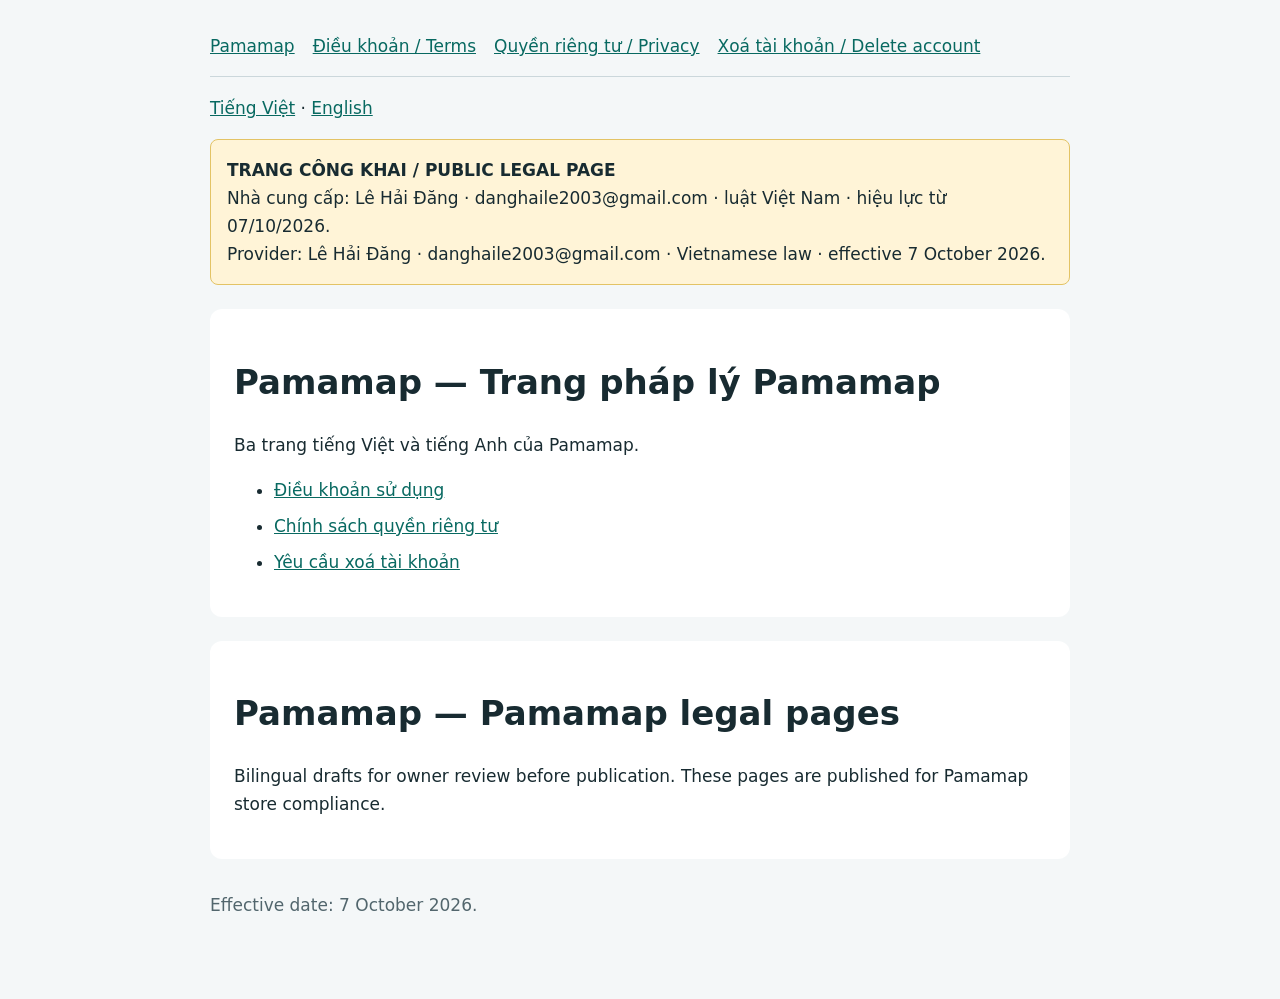
==== index.html @ 7c61d4e7 "publish Pamamap legal pages" ====
<!doctype html><html lang="vi"><head><meta charset="utf-8"><meta name="viewport" content="width=device-width,initial-scale=1"><meta name="robots" content="index,follow"><title>Pamamap — Pamamap legal pages — Pamamap</title><style>body{margin:0;background:#f4f7f8;color:#182b31;font:17px/1.65 system-ui,sans-serif}main{max-width:860px;margin:auto;padding:32px 24px 80px}nav{display:flex;flex-wrap:wrap;gap:18px;border-bottom:1px solid #cbd7db;padding-bottom:16px}a{color:#086961}h1{line-height:1.2;font-size:34px}h2{margin-top:32px;font-size:24px}h3{font-size:19px}aside{background:#fff4d7;border:1px solid #e3c365;padding:16px;border-radius:8px}section{background:white;padding:24px;margin-top:24px;border-radius:12px}li{margin:8px 0}.cta{display:inline-block;background:#086961;color:white;padding:12px 20px;border-radius:8px;text-decoration:none}footer{margin-top:32px;color:#52666d}table{width:100%;border-collapse:collapse}td,th{border:1px solid #cbd7db;padding:10px;text-align:left}</style></head><body><main><nav aria-label="Legal pages"><a href="index.html">Pamamap</a><a href="terms.html">Điều khoản / Terms</a><a href="privacy.html">Quyền riêng tư / Privacy</a><a href="delete-account.html">Xoá tài khoản / Delete account</a></nav><p><a href="#vi">Tiếng Việt</a> · <a href="#en">English</a></p><aside><strong>TRANG CÔNG KHAI / PUBLIC LEGAL PAGE</strong><br>Nhà cung cấp: Lê Hải Đăng · danghaile2003@gmail.com · luật Việt Nam · hiệu lực từ 07/10/2026.<br>Provider: Lê Hải Đăng · danghaile2003@gmail.com · Vietnamese law · effective 7 October 2026.</aside><section lang="vi" id="vi"><h1>Pamamap — Trang pháp lý Pamamap</h1><p>Ba trang tiếng Việt và tiếng Anh của Pamamap.</p><ul><li><a href="terms.html">Điều khoản sử dụng</a></li><li><a href="privacy.html">Chính sách quyền riêng tư</a></li><li><a href="delete-account.html">Yêu cầu xoá tài khoản</a></li></ul></section><section lang="en" id="en"><h1>Pamamap — Pamamap legal pages</h1><p>Bilingual drafts for owner review before publication. These pages are published for Pamamap store compliance.</p></section><footer>Effective date: 7 October 2026.</footer></main></body></html>
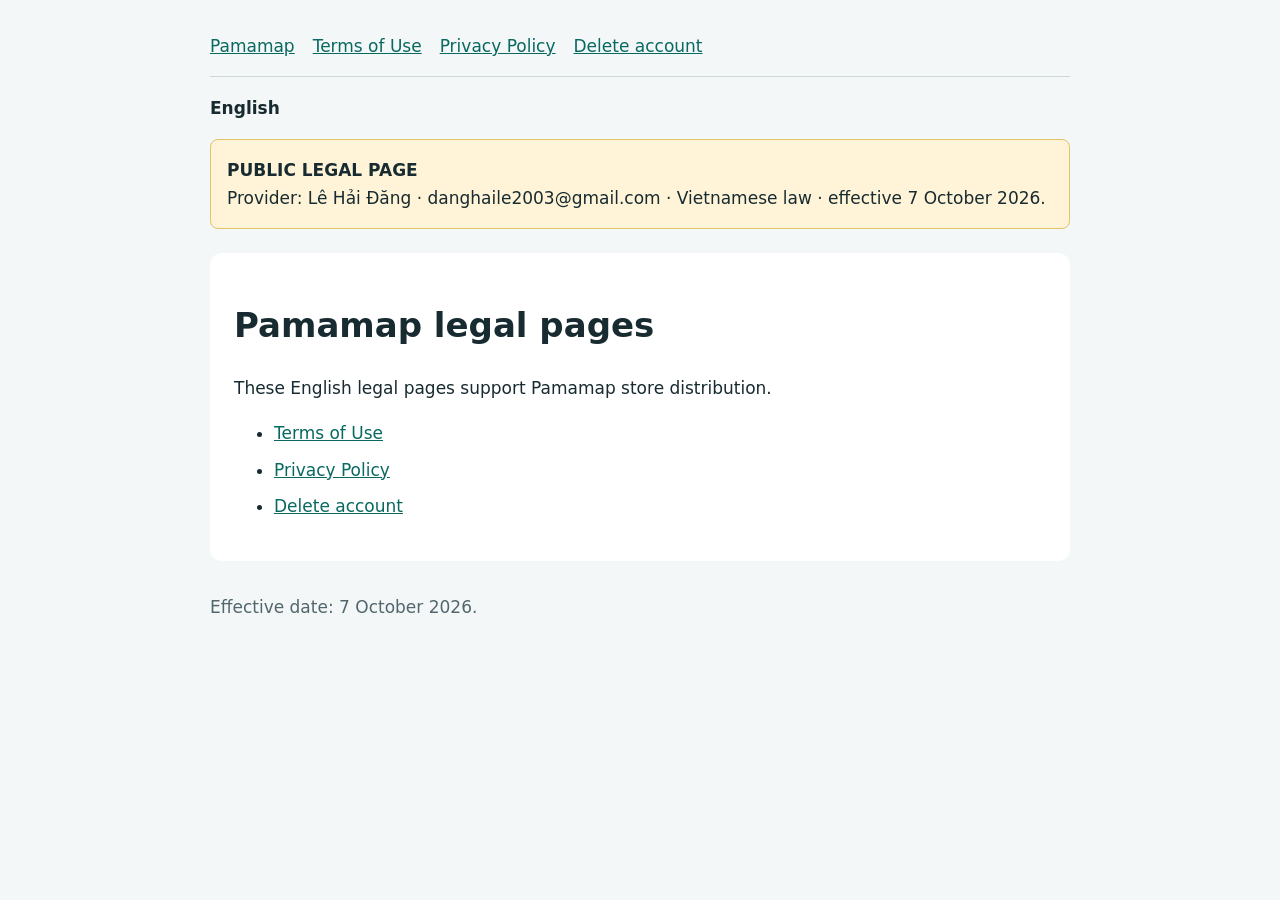
==== commit 3bfddd86: "Publish English legal pages" ====
--- a/index.html
+++ b/index.html
@@ -1 +1 @@
-<!doctype html><html lang="vi"><head><meta charset="utf-8"><meta name="viewport" content="width=device-width,initial-scale=1"><meta name="robots" content="index,follow"><title>Pamamap — Pamamap legal pages — Pamamap</title><style>body{margin:0;background:#f4f7f8;color:#182b31;font:17px/1.65 system-ui,sans-serif}main{max-width:860px;margin:auto;padding:32px 24px 80px}nav{display:flex;flex-wrap:wrap;gap:18px;border-bottom:1px solid #cbd7db;padding-bottom:16px}a{color:#086961}h1{line-height:1.2;font-size:34px}h2{margin-top:32px;font-size:24px}h3{font-size:19px}aside{background:#fff4d7;border:1px solid #e3c365;padding:16px;border-radius:8px}section{background:white;padding:24px;margin-top:24px;border-radius:12px}li{margin:8px 0}.cta{display:inline-block;background:#086961;color:white;padding:12px 20px;border-radius:8px;text-decoration:none}footer{margin-top:32px;color:#52666d}table{width:100%;border-collapse:collapse}td,th{border:1px solid #cbd7db;padding:10px;text-align:left}</style></head><body><main><nav aria-label="Legal pages"><a href="index.html">Pamamap</a><a href="terms.html">Điều khoản / Terms</a><a href="privacy.html">Quyền riêng tư / Privacy</a><a href="delete-account.html">Xoá tài khoản / Delete account</a></nav><p><a href="#vi">Tiếng Việt</a> · <a href="#en">English</a></p><aside><strong>TRANG CÔNG KHAI / PUBLIC LEGAL PAGE</strong><br>Nhà cung cấp: Lê Hải Đăng · danghaile2003@gmail.com · luật Việt Nam · hiệu lực từ 07/10/2026.<br>Provider: Lê Hải Đăng · danghaile2003@gmail.com · Vietnamese law · effective 7 October 2026.</aside><section lang="vi" id="vi"><h1>Pamamap — Trang pháp lý Pamamap</h1><p>Ba trang tiếng Việt và tiếng Anh của Pamamap.</p><ul><li><a href="terms.html">Điều khoản sử dụng</a></li><li><a href="privacy.html">Chính sách quyền riêng tư</a></li><li><a href="delete-account.html">Yêu cầu xoá tài khoản</a></li></ul></section><section lang="en" id="en"><h1>Pamamap — Pamamap legal pages</h1><p>Bilingual drafts for owner review before publication. These pages are published for Pamamap store compliance.</p></section><footer>Effective date: 7 October 2026.</footer></main></body></html>+<!doctype html><html lang="en"><head><meta charset="utf-8"><meta name="viewport" content="width=device-width,initial-scale=1"><meta name="robots" content="index,follow"><title>Pamamap — Legal pages</title><style>body{margin:0;background:#f4f7f8;color:#182b31;font:17px/1.65 system-ui,sans-serif}main{max-width:860px;margin:auto;padding:32px 24px 80px}nav{display:flex;flex-wrap:wrap;gap:18px;border-bottom:1px solid #cbd7db;padding-bottom:16px}a{color:#086961}h1{line-height:1.2;font-size:34px}h2{margin-top:32px;font-size:24px}h3{font-size:19px}aside{background:#fff4d7;border:1px solid #e3c365;padding:16px;border-radius:8px}section{background:white;padding:24px;margin-top:24px;border-radius:12px}li{margin:8px 0}.cta{display:inline-block;background:#086961;color:white;padding:12px 20px;border-radius:8px;text-decoration:none}footer{margin-top:32px;color:#52666d}table{width:100%;border-collapse:collapse}td,th{border:1px solid #cbd7db;padding:10px;text-align:left}</style></head><body><main><nav aria-label="Legal pages"><a href="index.html">Pamamap</a><a href="terms.html">Terms of Use</a><a href="privacy.html">Privacy Policy</a><a href="delete-account.html">Delete account</a></nav><p><strong>English</strong></p><aside><strong>PUBLIC LEGAL PAGE</strong><br>Provider: Lê Hải Đăng · danghaile2003@gmail.com · Vietnamese law · effective 7 October 2026.</aside><section><h1>Pamamap legal pages</h1><p>These English legal pages support Pamamap store distribution.</p><ul><li><a href="terms.html">Terms of Use</a></li><li><a href="privacy.html">Privacy Policy</a></li><li><a href="delete-account.html">Delete account</a></li></ul></section><footer>Effective date: 7 October 2026.</footer></main></body></html>
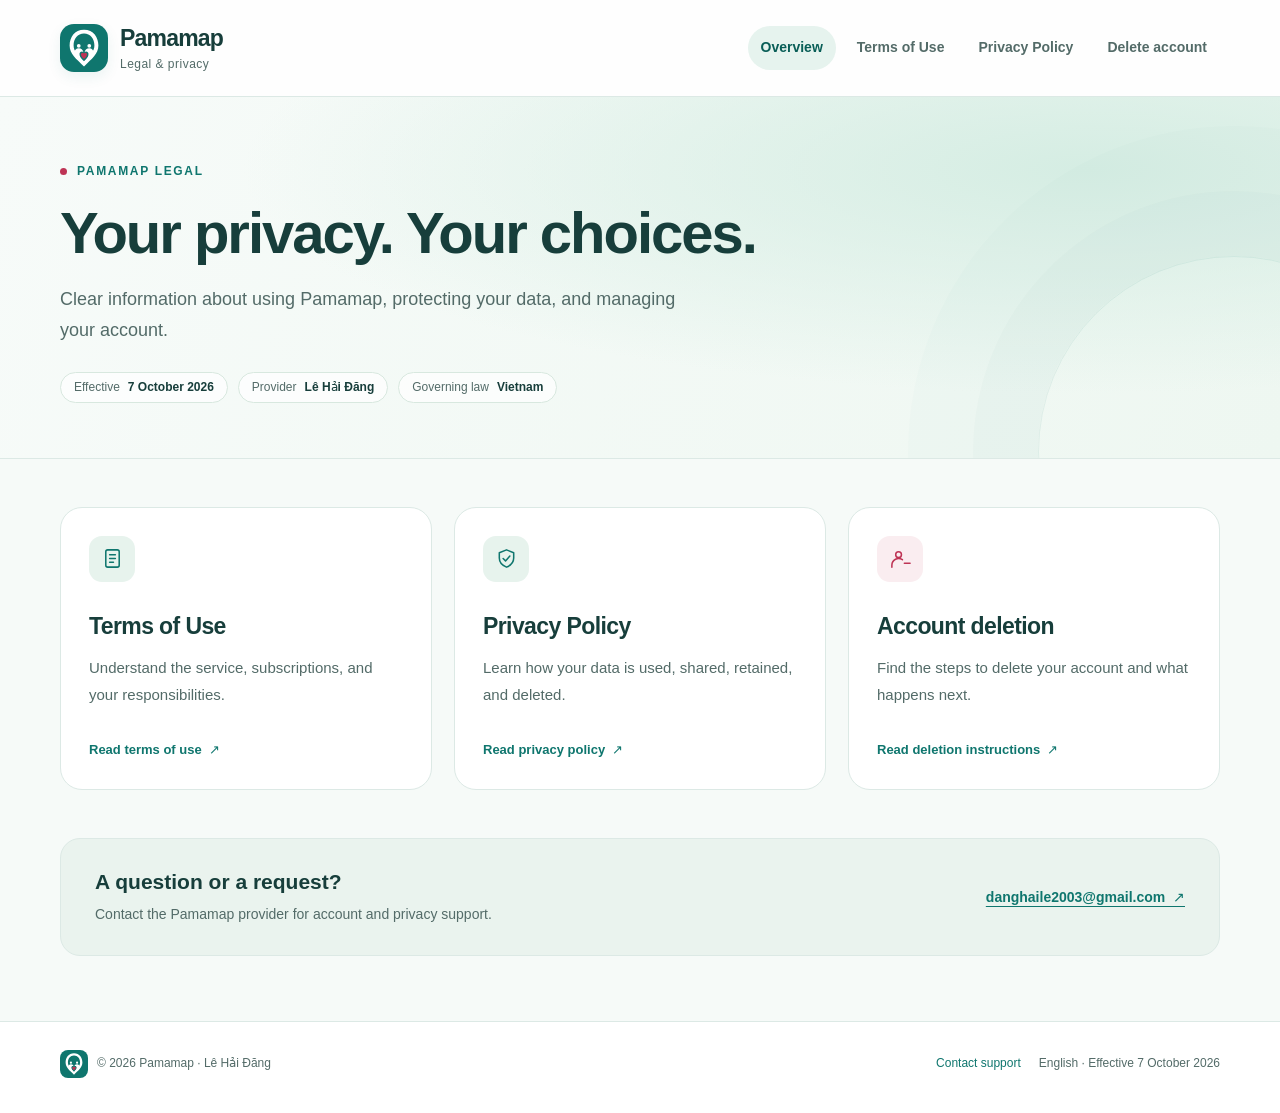
==== commit 644db911: "Add Pamamap branding and responsive legal layout" ====
--- a/index.html
+++ b/index.html
@@ -1 +1,2 @@
-<!doctype html><html lang="en"><head><meta charset="utf-8"><meta name="viewport" content="width=device-width,initial-scale=1"><meta name="robots" content="index,follow"><title>Pamamap — Legal pages</title><style>body{margin:0;background:#f4f7f8;color:#182b31;font:17px/1.65 system-ui,sans-serif}main{max-width:860px;margin:auto;padding:32px 24px 80px}nav{display:flex;flex-wrap:wrap;gap:18px;border-bottom:1px solid #cbd7db;padding-bottom:16px}a{color:#086961}h1{line-height:1.2;font-size:34px}h2{margin-top:32px;font-size:24px}h3{font-size:19px}aside{background:#fff4d7;border:1px solid #e3c365;padding:16px;border-radius:8px}section{background:white;padding:24px;margin-top:24px;border-radius:12px}li{margin:8px 0}.cta{display:inline-block;background:#086961;color:white;padding:12px 20px;border-radius:8px;text-decoration:none}footer{margin-top:32px;color:#52666d}table{width:100%;border-collapse:collapse}td,th{border:1px solid #cbd7db;padding:10px;text-align:left}</style></head><body><main><nav aria-label="Legal pages"><a href="index.html">Pamamap</a><a href="terms.html">Terms of Use</a><a href="privacy.html">Privacy Policy</a><a href="delete-account.html">Delete account</a></nav><p><strong>English</strong></p><aside><strong>PUBLIC LEGAL PAGE</strong><br>Provider: Lê Hải Đăng · danghaile2003@gmail.com · Vietnamese law · effective 7 October 2026.</aside><section><h1>Pamamap legal pages</h1><p>These English legal pages support Pamamap store distribution.</p><ul><li><a href="terms.html">Terms of Use</a></li><li><a href="privacy.html">Privacy Policy</a></li><li><a href="delete-account.html">Delete account</a></li></ul></section><footer>Effective date: 7 October 2026.</footer></main></body></html>+<!doctype html>
+<html lang="en"><head><meta charset="utf-8"><meta name="viewport" content="width=device-width,initial-scale=1"><meta name="robots" content="index,follow"><meta name="description" content="Clear information about using Pamamap, protecting your data, and managing your account."><title>Legal & privacy — Pamamap</title><link rel="icon" href="assets/pamamap-logo.svg" type="image/svg+xml"><link rel="stylesheet" href="assets/styles.css"></head><body><a class="skip" href="#main-content">Skip to content</a><header class="site-header"><div class="shell header-inner"><a class="brand" href="index.html"><img class="logo" src="assets/pamamap-logo.svg" alt="Pamamap logo" width="48" height="48"><div><strong>Pamamap</strong><span>Legal &amp; privacy</span></div></a><nav class="nav" aria-label="Legal pages"><a href="index.html" aria-current="page">Overview</a><a href="terms.html">Terms of Use</a><a href="privacy.html">Privacy Policy</a><a href="delete-account.html">Delete account</a></nav></div></header><div class="hero"><div class="shell hero-inner"><div class="eyebrow">Pamamap legal</div><h1>Your privacy. Your choices.</h1><p class="intro">Clear information about using Pamamap, protecting your data, and managing your account.</p><div class="meta"><span class="pill">Effective <strong>7 October 2026</strong></span><span class="pill">Provider <strong>Lê Hải Đăng</strong></span><span class="pill">Governing law <strong>Vietnam</strong></span></div></div></div><main class="shell" id="main-content"><div class="cards"><a class="card" href="terms.html"><span class="card-icon" aria-hidden="true"><svg viewBox="0 0 24 24" fill="none" stroke="currentColor" stroke-width="1.6" stroke-linecap="round" stroke-linejoin="round"><rect x="5" y="3" width="14" height="18" rx="2"/><path d="M9 8h6M9 12h6M9 16h4"/></svg></span><h2>Terms of Use</h2><p>Understand the service, subscriptions, and your responsibilities.</p><span class="card-link">Read terms of use &nbsp;↗</span></a><a class="card" href="privacy.html"><span class="card-icon" aria-hidden="true"><svg viewBox="0 0 24 24" fill="none" stroke="currentColor" stroke-width="1.6" stroke-linecap="round" stroke-linejoin="round"><path d="M12 3 4.5 6v5.5c0 4.3 3.2 7.8 7.5 9.5 4.3-1.7 7.5-5.2 7.5-9.5V6L12 3Z"/><path d="m8.5 12 2.5 2.5 4.5-5"/></svg></span><h2>Privacy Policy</h2><p>Learn how your data is used, shared, retained, and deleted.</p><span class="card-link">Read privacy policy &nbsp;↗</span></a><a class="card" href="delete-account.html"><span class="card-icon" aria-hidden="true"><svg viewBox="0 0 24 24" fill="none" stroke="currentColor" stroke-width="1.6" stroke-linecap="round" stroke-linejoin="round"><circle cx="10" cy="8" r="3"/><path d="M3 21v-2a7 7 0 0 1 11-5.7M16 17h6"/></svg></span><h2>Account deletion</h2><p>Find the steps to delete your account and what happens next.</p><span class="card-link">Read deletion instructions &nbsp;↗</span></a></div><div class="contact-bar"><div><h2>A question or a request?</h2><p>Contact the Pamamap provider for account and privacy support.</p></div><a href="mailto:danghaile2003@gmail.com">danghaile2003@gmail.com &nbsp;↗</a></div></main><footer class="site-footer"><div class="shell footer-inner"><div class="footer-brand"><img src="assets/pamamap-logo.svg" alt="" width="28" height="28"><span>© 2026 Pamamap · Lê Hải Đăng</span></div><div class="footer-links"><a href="mailto:danghaile2003@gmail.com">Contact support</a><span>English · Effective 7 October 2026</span></div></div></footer></body></html>
--- a/assets/styles.css
+++ b/assets/styles.css
@@ -0,0 +1,10 @@
+
+:root{--ink:#173e3b;--muted:#536b68;--teal:#0f766e;--teal-deep:#095e57;--line:#dce9e5;--paper:#fff;--wash:#f6faf8;--rose:#be3455;font-family:Inter,ui-sans-serif,-apple-system,BlinkMacSystemFont,"Segoe UI",sans-serif;color:var(--ink);background:var(--wash);font-synthesis:none}
+*{box-sizing:border-box}html{scroll-behavior:smooth;scroll-padding-top:32px}body{margin:0;font-size:16px;line-height:1.8}a{color:var(--teal);text-underline-offset:4px}a:hover{color:var(--teal-deep)}a:focus-visible{outline:3px solid var(--rose);outline-offset:5px;border-radius:3px}.skip{position:absolute;left:20px;top:-80px;background:#fff;padding:8px 20px;z-index:5}.skip:focus{top:10px}
+.shell{width:min(1160px,calc(100% - 64px));margin-inline:auto}.site-header{background:rgba(255,255,255,.9);border-bottom:1px solid var(--line)}.header-inner{min-height:96px;display:flex;align-items:center;justify-content:space-between;gap:30px}.brand{display:flex;align-items:center;gap:12px;color:var(--ink);text-decoration:none;line-height:1.2}.logo{width:48px;height:48px;border-radius:14px;box-shadow:0 5px 14px #0f766e15}.brand strong{display:block;font-size:23px;letter-spacing:-.8px}.brand span{display:block;font-size:12px;color:var(--muted);letter-spacing:.04em;margin-top:4px}.nav{display:flex;gap:8px;align-items:center}.nav a{padding:9px 13px;font-size:14px;font-weight:600;text-decoration:none;color:var(--muted);border-radius:999px}.nav a[aria-current=page]{background:#e6f3ee;color:var(--teal-deep)}.nav a:hover{background:#edf5f1}
+.hero{position:relative;overflow:hidden;border-bottom:1px solid var(--line);background:radial-gradient(ellipse at 85% 20%,#d5ede3 0,transparent 55%),linear-gradient(110deg,#f7fbf9,#eef7f1)}.hero:after{content:"";position:absolute;width:390px;height:390px;border:1px solid #0f766e15;border-radius:50%;right:-150px;bottom:-190px;box-shadow:0 0 0 65px #0f766e05,0 0 0 130px #0f766e04;pointer-events:none}.hero-inner{position:relative;z-index:1;padding-block:64px 55px}.eyebrow{display:flex;align-items:center;gap:10px;font-size:12px;font-weight:750;letter-spacing:.14em;text-transform:uppercase;color:var(--teal)}.eyebrow:before{content:"";height:7px;width:7px;background:var(--rose);border-radius:50%}h1{font-size:clamp(34px,5vw,58px);line-height:1.12;letter-spacing:-2px;margin:18px 0;color:var(--ink);font-weight:700}.intro{max-width:620px;color:var(--muted);font-size:18px;line-height:1.75;margin:0 0 25px}.meta{display:flex;gap:10px;flex-wrap:wrap}.pill{display:inline-flex;align-items:center;gap:8px;background:#ffffffba;border:1px solid #d8e8df;padding:5px 13px;border-radius:999px;color:var(--muted);font-size:12px;line-height:1.6}.pill strong{font-weight:600;color:var(--ink)}
+.content-grid{display:grid;grid-template-columns:235px minmax(0,1fr);gap:55px;padding-block:52px 72px}.sidebar{align-self:start;position:sticky;top:30px}.sidebar-label{font-size:11px;letter-spacing:.12em;text-transform:uppercase;color:var(--muted);font-weight:750;margin:0 0 16px}.toc{display:grid;gap:4px}.toc a{padding:6px 0;text-decoration:none;font-size:14px;line-height:1.5;color:var(--muted)}.toc a:hover{color:var(--teal)}.support-card{margin-top:26px;padding:18px;background:#eaf4ef;border-radius:14px;font-size:13px;line-height:1.7}.support-card strong{display:block;color:var(--ink);font-size:14px}.support-card p{margin:8px 0}.support-card a{overflow-wrap:anywhere}.document{min-width:0;background:#fff;border:1px solid var(--line);border-radius:24px;padding:40px 44px;box-shadow:0 8px 30px #133b2c04}.document>p:first-child{margin-top:0}.document p{margin:0 0 20px;color:#3f5753}.document h2{font-size:23px;line-height:1.35;letter-spacing:-.5px;margin:35px 0 16px;padding-top:25px;border-top:1px solid var(--line);color:var(--ink)}.document h2:first-child{margin-top:0;padding-top:0;border:0}.document li{margin-bottom:12px;color:#3f5753}.document ul,.document ol{padding-left:24px;margin:0 0 25px}.document strong{color:var(--ink)}.cta{display:inline-flex;align-items:center;justify-content:center;gap:10px;background:var(--teal);color:white;text-decoration:none;padding:11px 21px;border-radius:10px;font-size:14px;font-weight:650;margin:0 0 24px}.cta:hover{background:var(--teal-deep);color:#fff}.cta:after{content:"↗";font-size:18px}.notice{border-left:3px solid var(--rose);padding:12px 20px;background:#fcf7f8;border-radius:0 10px 10px 0;margin:22px 0}.notice p{margin:0;font-size:14px}
+.cards{display:grid;grid-template-columns:repeat(3,1fr);gap:22px;padding-block:48px}.card{display:flex;flex-direction:column;text-decoration:none;border:1px solid var(--line);border-radius:22px;background:#fff;padding:28px;color:var(--ink);transition:transform .18s,box-shadow .18s}.card:hover{transform:translateY(-4px);box-shadow:0 14px 35px #0f766e10;color:var(--ink)}.card-icon{width:46px;height:46px;display:grid;place-items:center;border-radius:13px;background:#e7f3ed;color:var(--teal);margin-bottom:28px}.card-icon svg{width:23px;height:23px}.card:nth-child(3) .card-icon{background:#faedf0;color:var(--rose)}.card h2{font-size:23px;line-height:1.4;letter-spacing:-.6px;margin:0 0 12px}.card p{font-size:15px;line-height:1.8;color:var(--muted);margin:0 0 30px}.card .card-link{font-size:13px;font-weight:700;color:var(--teal);margin-top:auto}.contact-bar{display:flex;align-items:center;justify-content:space-between;gap:25px;background:#eaf3ee;border:1px solid var(--line);border-radius:20px;padding:28px 34px;margin:0 0 65px}.contact-bar h2{font-size:21px;margin:0 0 5px;line-height:1.4}.contact-bar p{font-size:14px;color:var(--muted);margin:0}.contact-bar a{font-size:14px;font-weight:650;overflow-wrap:anywhere}.site-footer{border-top:1px solid var(--line);padding:28px 0 35px;background:#fff}.footer-inner{display:flex;align-items:center;justify-content:space-between;gap:20px;font-size:12px;color:var(--muted)}.footer-brand{display:flex;align-items:center;gap:9px}.footer-brand img{width:28px;height:28px;border-radius:8px}.footer-links{display:flex;gap:18px}.footer-links a{text-decoration:none}
+@media(max-width:900px){.content-grid{grid-template-columns:190px minmax(0,1fr);gap:30px}.document{padding:30px}.cards{gap:15px}.card{padding:24px}.header-inner{gap:15px}.nav a{padding:8px 10px;font-size:13px}}
+@media(max-width:680px){.shell{width:calc(100% - 36px)}.header-inner{padding-block:18px;align-items:flex-start;flex-direction:column;gap:16px}.brand strong{font-size:21px}.logo{width:42px;height:42px;border-radius:12px}.nav{width:100%;justify-content:space-between;gap:2px;flex-wrap:wrap}.nav a{padding:7px 9px;font-size:12px}.hero-inner{padding-block:42px 38px}h1{letter-spacing:-1.4px;font-size:39px}.intro{font-size:16px}.pill{font-size:11px;padding:5px 10px}.content-grid{display:flex;flex-direction:column;gap:25px;padding-block:30px 45px}.sidebar{position:static;width:100%;padding:18px;border:1px solid var(--line);border-radius:16px;background:#fff}.sidebar-label{margin-bottom:10px}.toc{grid-template-columns:1fr 1fr;gap:5px 16px}.toc a{font-size:12px;padding:4px 0}.support-card{display:none}.document{padding:25px 22px;border-radius:18px;font-size:15px}.document h2{font-size:21px;letter-spacing:-.3px}.document a{overflow-wrap:anywhere}.cards{grid-template-columns:1fr;padding-block:30px;gap:16px}.card{padding:25px}.card-icon{margin-bottom:20px}.card p{margin-bottom:20px}.contact-bar{display:block;padding:24px;margin-bottom:40px}.contact-bar a{display:block;margin-top:15px}.footer-inner{align-items:flex-start;flex-direction:column}.footer-links{gap:14px;flex-wrap:wrap}}
+@media(prefers-reduced-motion:reduce){html{scroll-behavior:auto}.card{transition:none}.card:hover{transform:none}}@media print{.site-header,.sidebar,.site-footer,.skip{display:none}.hero{background:none}.hero-inner{padding-block:20px}.content-grid{display:block}.document{border:0;padding:0;box-shadow:none}.shell{width:100%}}
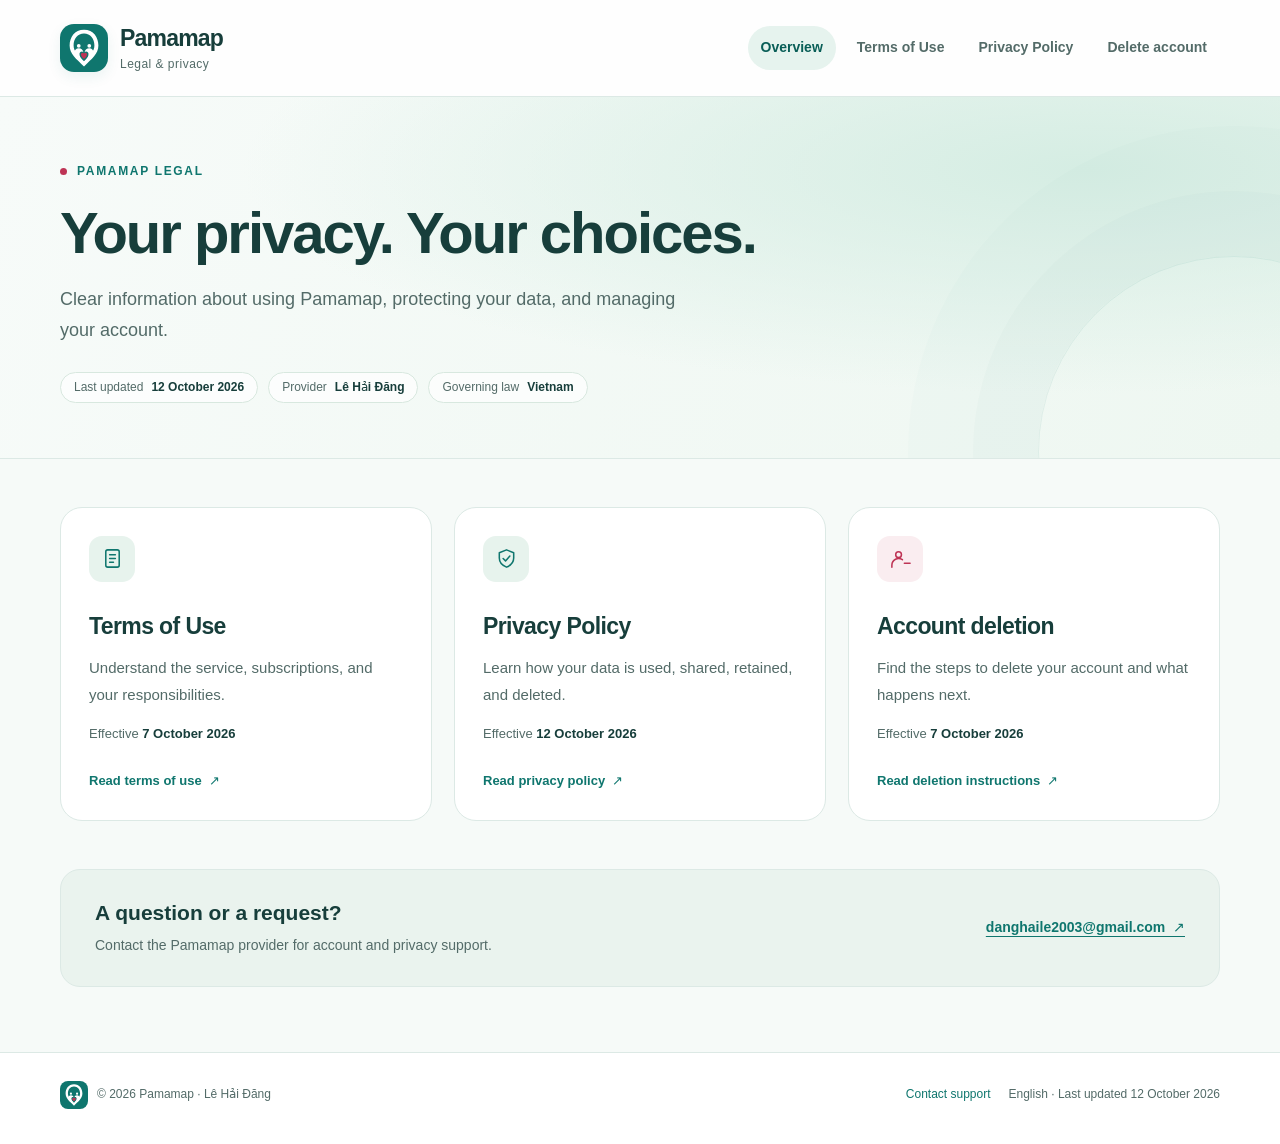
==== commit d938eb1c: "Show each document's effective date on the overview page" ====
--- a/index.html
+++ b/index.html
@@ -1,2 +1,2 @@
 <!doctype html>
-<html lang="en"><head><meta charset="utf-8"><meta name="viewport" content="width=device-width,initial-scale=1"><meta name="robots" content="index,follow"><meta name="description" content="Clear information about using Pamamap, protecting your data, and managing your account."><title>Legal & privacy — Pamamap</title><link rel="icon" href="assets/pamamap-logo.svg" type="image/svg+xml"><link rel="stylesheet" href="assets/styles.css"></head><body><a class="skip" href="#main-content">Skip to content</a><header class="site-header"><div class="shell header-inner"><a class="brand" href="index.html"><img class="logo" src="assets/pamamap-logo.svg" alt="Pamamap logo" width="48" height="48"><div><strong>Pamamap</strong><span>Legal &amp; privacy</span></div></a><nav class="nav" aria-label="Legal pages"><a href="index.html" aria-current="page">Overview</a><a href="terms.html">Terms of Use</a><a href="privacy.html">Privacy Policy</a><a href="delete-account.html">Delete account</a></nav></div></header><div class="hero"><div class="shell hero-inner"><div class="eyebrow">Pamamap legal</div><h1>Your privacy. Your choices.</h1><p class="intro">Clear information about using Pamamap, protecting your data, and managing your account.</p><div class="meta"><span class="pill">Effective <strong>7 October 2026</strong></span><span class="pill">Provider <strong>Lê Hải Đăng</strong></span><span class="pill">Governing law <strong>Vietnam</strong></span></div></div></div><main class="shell" id="main-content"><div class="cards"><a class="card" href="terms.html"><span class="card-icon" aria-hidden="true"><svg viewBox="0 0 24 24" fill="none" stroke="currentColor" stroke-width="1.6" stroke-linecap="round" stroke-linejoin="round"><rect x="5" y="3" width="14" height="18" rx="2"/><path d="M9 8h6M9 12h6M9 16h4"/></svg></span><h2>Terms of Use</h2><p>Understand the service, subscriptions, and your responsibilities.</p><span class="card-link">Read terms of use &nbsp;↗</span></a><a class="card" href="privacy.html"><span class="card-icon" aria-hidden="true"><svg viewBox="0 0 24 24" fill="none" stroke="currentColor" stroke-width="1.6" stroke-linecap="round" stroke-linejoin="round"><path d="M12 3 4.5 6v5.5c0 4.3 3.2 7.8 7.5 9.5 4.3-1.7 7.5-5.2 7.5-9.5V6L12 3Z"/><path d="m8.5 12 2.5 2.5 4.5-5"/></svg></span><h2>Privacy Policy</h2><p>Learn how your data is used, shared, retained, and deleted.</p><span class="card-link">Read privacy policy &nbsp;↗</span></a><a class="card" href="delete-account.html"><span class="card-icon" aria-hidden="true"><svg viewBox="0 0 24 24" fill="none" stroke="currentColor" stroke-width="1.6" stroke-linecap="round" stroke-linejoin="round"><circle cx="10" cy="8" r="3"/><path d="M3 21v-2a7 7 0 0 1 11-5.7M16 17h6"/></svg></span><h2>Account deletion</h2><p>Find the steps to delete your account and what happens next.</p><span class="card-link">Read deletion instructions &nbsp;↗</span></a></div><div class="contact-bar"><div><h2>A question or a request?</h2><p>Contact the Pamamap provider for account and privacy support.</p></div><a href="mailto:danghaile2003@gmail.com">danghaile2003@gmail.com &nbsp;↗</a></div></main><footer class="site-footer"><div class="shell footer-inner"><div class="footer-brand"><img src="assets/pamamap-logo.svg" alt="" width="28" height="28"><span>© 2026 Pamamap · Lê Hải Đăng</span></div><div class="footer-links"><a href="mailto:danghaile2003@gmail.com">Contact support</a><span>English · Effective 7 October 2026</span></div></div></footer></body></html>
+<html lang="en"><head><meta charset="utf-8"><meta name="viewport" content="width=device-width,initial-scale=1"><meta name="robots" content="index,follow"><meta name="description" content="Clear information about using Pamamap, protecting your data, and managing your account."><title>Legal & privacy — Pamamap</title><link rel="icon" href="assets/pamamap-logo.svg" type="image/svg+xml"><link rel="stylesheet" href="assets/styles.css"></head><body><a class="skip" href="#main-content">Skip to content</a><header class="site-header"><div class="shell header-inner"><a class="brand" href="index.html"><img class="logo" src="assets/pamamap-logo.svg" alt="Pamamap logo" width="48" height="48"><div><strong>Pamamap</strong><span>Legal &amp; privacy</span></div></a><nav class="nav" aria-label="Legal pages"><a href="index.html" aria-current="page">Overview</a><a href="terms.html">Terms of Use</a><a href="privacy.html">Privacy Policy</a><a href="delete-account.html">Delete account</a></nav></div></header><div class="hero"><div class="shell hero-inner"><div class="eyebrow">Pamamap legal</div><h1>Your privacy. Your choices.</h1><p class="intro">Clear information about using Pamamap, protecting your data, and managing your account.</p><div class="meta"><span class="pill">Last updated <strong>12 October 2026</strong></span><span class="pill">Provider <strong>Lê Hải Đăng</strong></span><span class="pill">Governing law <strong>Vietnam</strong></span></div></div></div><main class="shell" id="main-content"><div class="cards"><a class="card" href="terms.html"><span class="card-icon" aria-hidden="true"><svg viewBox="0 0 24 24" fill="none" stroke="currentColor" stroke-width="1.6" stroke-linecap="round" stroke-linejoin="round"><rect x="5" y="3" width="14" height="18" rx="2"/><path d="M9 8h6M9 12h6M9 16h4"/></svg></span><h2>Terms of Use</h2><p>Understand the service, subscriptions, and your responsibilities.</p><span class="card-date">Effective <strong>7 October 2026</strong></span><span class="card-link">Read terms of use &nbsp;↗</span></a><a class="card" href="privacy.html"><span class="card-icon" aria-hidden="true"><svg viewBox="0 0 24 24" fill="none" stroke="currentColor" stroke-width="1.6" stroke-linecap="round" stroke-linejoin="round"><path d="M12 3 4.5 6v5.5c0 4.3 3.2 7.8 7.5 9.5 4.3-1.7 7.5-5.2 7.5-9.5V6L12 3Z"/><path d="m8.5 12 2.5 2.5 4.5-5"/></svg></span><h2>Privacy Policy</h2><p>Learn how your data is used, shared, retained, and deleted.</p><span class="card-date">Effective <strong>12 October 2026</strong></span><span class="card-link">Read privacy policy &nbsp;↗</span></a><a class="card" href="delete-account.html"><span class="card-icon" aria-hidden="true"><svg viewBox="0 0 24 24" fill="none" stroke="currentColor" stroke-width="1.6" stroke-linecap="round" stroke-linejoin="round"><circle cx="10" cy="8" r="3"/><path d="M3 21v-2a7 7 0 0 1 11-5.7M16 17h6"/></svg></span><h2>Account deletion</h2><p>Find the steps to delete your account and what happens next.</p><span class="card-date">Effective <strong>7 October 2026</strong></span><span class="card-link">Read deletion instructions &nbsp;↗</span></a></div><div class="contact-bar"><div><h2>A question or a request?</h2><p>Contact the Pamamap provider for account and privacy support.</p></div><a href="mailto:danghaile2003@gmail.com">danghaile2003@gmail.com &nbsp;↗</a></div></main><footer class="site-footer"><div class="shell footer-inner"><div class="footer-brand"><img src="assets/pamamap-logo.svg" alt="" width="28" height="28"><span>© 2026 Pamamap · Lê Hải Đăng</span></div><div class="footer-links"><a href="mailto:danghaile2003@gmail.com">Contact support</a><span>English · Last updated 12 October 2026</span></div></div></footer></body></html>
--- a/assets/styles.css
+++ b/assets/styles.css
@@ -4,7 +4,9 @@
 .shell{width:min(1160px,calc(100% - 64px));margin-inline:auto}.site-header{background:rgba(255,255,255,.9);border-bottom:1px solid var(--line)}.header-inner{min-height:96px;display:flex;align-items:center;justify-content:space-between;gap:30px}.brand{display:flex;align-items:center;gap:12px;color:var(--ink);text-decoration:none;line-height:1.2}.logo{width:48px;height:48px;border-radius:14px;box-shadow:0 5px 14px #0f766e15}.brand strong{display:block;font-size:23px;letter-spacing:-.8px}.brand span{display:block;font-size:12px;color:var(--muted);letter-spacing:.04em;margin-top:4px}.nav{display:flex;gap:8px;align-items:center}.nav a{padding:9px 13px;font-size:14px;font-weight:600;text-decoration:none;color:var(--muted);border-radius:999px}.nav a[aria-current=page]{background:#e6f3ee;color:var(--teal-deep)}.nav a:hover{background:#edf5f1}
 .hero{position:relative;overflow:hidden;border-bottom:1px solid var(--line);background:radial-gradient(ellipse at 85% 20%,#d5ede3 0,transparent 55%),linear-gradient(110deg,#f7fbf9,#eef7f1)}.hero:after{content:"";position:absolute;width:390px;height:390px;border:1px solid #0f766e15;border-radius:50%;right:-150px;bottom:-190px;box-shadow:0 0 0 65px #0f766e05,0 0 0 130px #0f766e04;pointer-events:none}.hero-inner{position:relative;z-index:1;padding-block:64px 55px}.eyebrow{display:flex;align-items:center;gap:10px;font-size:12px;font-weight:750;letter-spacing:.14em;text-transform:uppercase;color:var(--teal)}.eyebrow:before{content:"";height:7px;width:7px;background:var(--rose);border-radius:50%}h1{font-size:clamp(34px,5vw,58px);line-height:1.12;letter-spacing:-2px;margin:18px 0;color:var(--ink);font-weight:700}.intro{max-width:620px;color:var(--muted);font-size:18px;line-height:1.75;margin:0 0 25px}.meta{display:flex;gap:10px;flex-wrap:wrap}.pill{display:inline-flex;align-items:center;gap:8px;background:#ffffffba;border:1px solid #d8e8df;padding:5px 13px;border-radius:999px;color:var(--muted);font-size:12px;line-height:1.6}.pill strong{font-weight:600;color:var(--ink)}
 .content-grid{display:grid;grid-template-columns:235px minmax(0,1fr);gap:55px;padding-block:52px 72px}.sidebar{align-self:start;position:sticky;top:30px}.sidebar-label{font-size:11px;letter-spacing:.12em;text-transform:uppercase;color:var(--muted);font-weight:750;margin:0 0 16px}.toc{display:grid;gap:4px}.toc a{padding:6px 0;text-decoration:none;font-size:14px;line-height:1.5;color:var(--muted)}.toc a:hover{color:var(--teal)}.support-card{margin-top:26px;padding:18px;background:#eaf4ef;border-radius:14px;font-size:13px;line-height:1.7}.support-card strong{display:block;color:var(--ink);font-size:14px}.support-card p{margin:8px 0}.support-card a{overflow-wrap:anywhere}.document{min-width:0;background:#fff;border:1px solid var(--line);border-radius:24px;padding:40px 44px;box-shadow:0 8px 30px #133b2c04}.document>p:first-child{margin-top:0}.document p{margin:0 0 20px;color:#3f5753}.document h2{font-size:23px;line-height:1.35;letter-spacing:-.5px;margin:35px 0 16px;padding-top:25px;border-top:1px solid var(--line);color:var(--ink)}.document h2:first-child{margin-top:0;padding-top:0;border:0}.document li{margin-bottom:12px;color:#3f5753}.document ul,.document ol{padding-left:24px;margin:0 0 25px}.document strong{color:var(--ink)}.cta{display:inline-flex;align-items:center;justify-content:center;gap:10px;background:var(--teal);color:white;text-decoration:none;padding:11px 21px;border-radius:10px;font-size:14px;font-weight:650;margin:0 0 24px}.cta:hover{background:var(--teal-deep);color:#fff}.cta:after{content:"↗";font-size:18px}.notice{border-left:3px solid var(--rose);padding:12px 20px;background:#fcf7f8;border-radius:0 10px 10px 0;margin:22px 0}.notice p{margin:0;font-size:14px}
-.cards{display:grid;grid-template-columns:repeat(3,1fr);gap:22px;padding-block:48px}.card{display:flex;flex-direction:column;text-decoration:none;border:1px solid var(--line);border-radius:22px;background:#fff;padding:28px;color:var(--ink);transition:transform .18s,box-shadow .18s}.card:hover{transform:translateY(-4px);box-shadow:0 14px 35px #0f766e10;color:var(--ink)}.card-icon{width:46px;height:46px;display:grid;place-items:center;border-radius:13px;background:#e7f3ed;color:var(--teal);margin-bottom:28px}.card-icon svg{width:23px;height:23px}.card:nth-child(3) .card-icon{background:#faedf0;color:var(--rose)}.card h2{font-size:23px;line-height:1.4;letter-spacing:-.6px;margin:0 0 12px}.card p{font-size:15px;line-height:1.8;color:var(--muted);margin:0 0 30px}.card .card-link{font-size:13px;font-weight:700;color:var(--teal);margin-top:auto}.contact-bar{display:flex;align-items:center;justify-content:space-between;gap:25px;background:#eaf3ee;border:1px solid var(--line);border-radius:20px;padding:28px 34px;margin:0 0 65px}.contact-bar h2{font-size:21px;margin:0 0 5px;line-height:1.4}.contact-bar p{font-size:14px;color:var(--muted);margin:0}.contact-bar a{font-size:14px;font-weight:650;overflow-wrap:anywhere}.site-footer{border-top:1px solid var(--line);padding:28px 0 35px;background:#fff}.footer-inner{display:flex;align-items:center;justify-content:space-between;gap:20px;font-size:12px;color:var(--muted)}.footer-brand{display:flex;align-items:center;gap:9px}.footer-brand img{width:28px;height:28px;border-radius:8px}.footer-links{display:flex;gap:18px}.footer-links a{text-decoration:none}
+.cards{display:grid;grid-template-columns:repeat(3,1fr);gap:22px;padding-block:48px}.card{display:flex;flex-direction:column;text-decoration:none;border:1px solid var(--line);border-radius:22px;background:#fff;padding:28px;color:var(--ink);transition:transform .18s,box-shadow .18s}.card:hover{transform:translateY(-4px);box-shadow:0 14px 35px #0f766e10;color:var(--ink)}.card-icon{width:46px;height:46px;display:grid;place-items:center;border-radius:13px;background:#e7f3ed;color:var(--teal);margin-bottom:28px}.card-icon svg{width:23px;height:23px}.card:nth-child(3) .card-icon{background:#faedf0;color:var(--rose)}.card h2{font-size:23px;line-height:1.4;letter-spacing:-.6px;margin:0 0 12px}.card p{font-size:15px;line-height:1.8;color:var(--muted);margin:0 0 16px}
+.card-date{font-size:13px;line-height:1.6;color:var(--muted);margin:0 0 24px}
+.card-date strong{font-weight:600;color:var(--ink)}.card .card-link{font-size:13px;font-weight:700;color:var(--teal);margin-top:auto}.contact-bar{display:flex;align-items:center;justify-content:space-between;gap:25px;background:#eaf3ee;border:1px solid var(--line);border-radius:20px;padding:28px 34px;margin:0 0 65px}.contact-bar h2{font-size:21px;margin:0 0 5px;line-height:1.4}.contact-bar p{font-size:14px;color:var(--muted);margin:0}.contact-bar a{font-size:14px;font-weight:650;overflow-wrap:anywhere}.site-footer{border-top:1px solid var(--line);padding:28px 0 35px;background:#fff}.footer-inner{display:flex;align-items:center;justify-content:space-between;gap:20px;font-size:12px;color:var(--muted)}.footer-brand{display:flex;align-items:center;gap:9px}.footer-brand img{width:28px;height:28px;border-radius:8px}.footer-links{display:flex;gap:18px}.footer-links a{text-decoration:none}
 @media(max-width:900px){.content-grid{grid-template-columns:190px minmax(0,1fr);gap:30px}.document{padding:30px}.cards{gap:15px}.card{padding:24px}.header-inner{gap:15px}.nav a{padding:8px 10px;font-size:13px}}
 @media(max-width:680px){.shell{width:calc(100% - 36px)}.header-inner{padding-block:18px;align-items:flex-start;flex-direction:column;gap:16px}.brand strong{font-size:21px}.logo{width:42px;height:42px;border-radius:12px}.nav{width:100%;justify-content:space-between;gap:2px;flex-wrap:wrap}.nav a{padding:7px 9px;font-size:12px}.hero-inner{padding-block:42px 38px}h1{letter-spacing:-1.4px;font-size:39px}.intro{font-size:16px}.pill{font-size:11px;padding:5px 10px}.content-grid{display:flex;flex-direction:column;gap:25px;padding-block:30px 45px}.sidebar{position:static;width:100%;padding:18px;border:1px solid var(--line);border-radius:16px;background:#fff}.sidebar-label{margin-bottom:10px}.toc{grid-template-columns:1fr 1fr;gap:5px 16px}.toc a{font-size:12px;padding:4px 0}.support-card{display:none}.document{padding:25px 22px;border-radius:18px;font-size:15px}.document h2{font-size:21px;letter-spacing:-.3px}.document a{overflow-wrap:anywhere}.cards{grid-template-columns:1fr;padding-block:30px;gap:16px}.card{padding:25px}.card-icon{margin-bottom:20px}.card p{margin-bottom:20px}.contact-bar{display:block;padding:24px;margin-bottom:40px}.contact-bar a{display:block;margin-top:15px}.footer-inner{align-items:flex-start;flex-direction:column}.footer-links{gap:14px;flex-wrap:wrap}}
 @media(prefers-reduced-motion:reduce){html{scroll-behavior:auto}.card{transition:none}.card:hover{transform:none}}@media print{.site-header,.sidebar,.site-footer,.skip{display:none}.hero{background:none}.hero-inner{padding-block:20px}.content-grid{display:block}.document{border:0;padding:0;box-shadow:none}.shell{width:100%}}
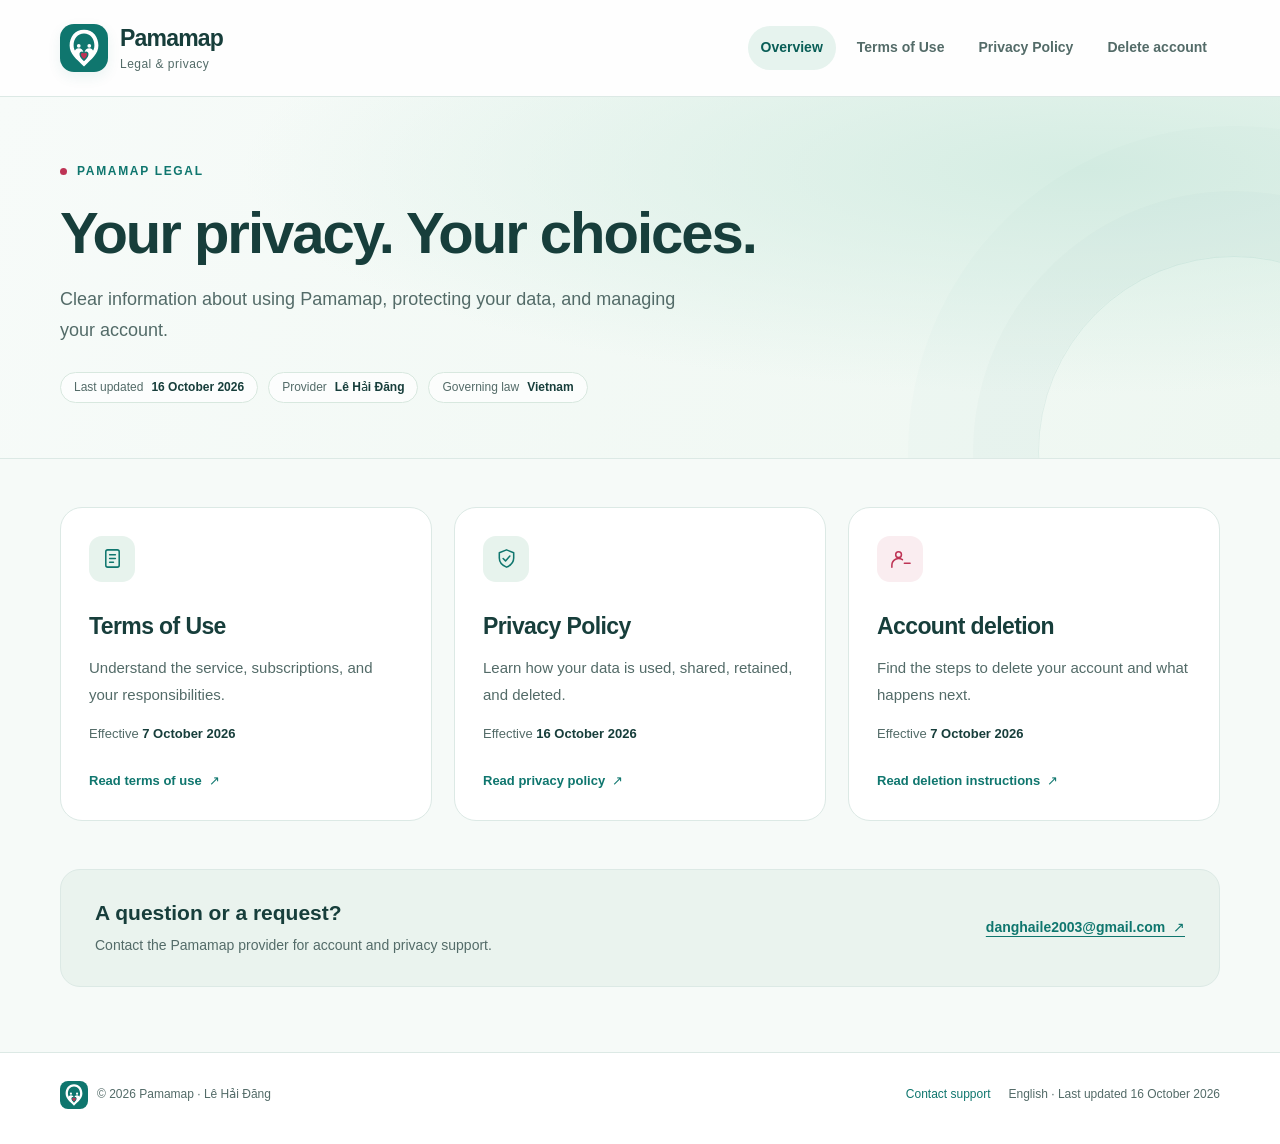
==== commit 371759c7: "Add crash alerts to the privacy policy (effective 16 October 2026)" ====
--- a/index.html
+++ b/index.html
@@ -1,2 +1,2 @@
 <!doctype html>
-<html lang="en"><head><meta charset="utf-8"><meta name="viewport" content="width=device-width,initial-scale=1"><meta name="robots" content="index,follow"><meta name="description" content="Clear information about using Pamamap, protecting your data, and managing your account."><title>Legal & privacy — Pamamap</title><link rel="icon" href="assets/pamamap-logo.svg" type="image/svg+xml"><link rel="stylesheet" href="assets/styles.css"></head><body><a class="skip" href="#main-content">Skip to content</a><header class="site-header"><div class="shell header-inner"><a class="brand" href="index.html"><img class="logo" src="assets/pamamap-logo.svg" alt="Pamamap logo" width="48" height="48"><div><strong>Pamamap</strong><span>Legal &amp; privacy</span></div></a><nav class="nav" aria-label="Legal pages"><a href="index.html" aria-current="page">Overview</a><a href="terms.html">Terms of Use</a><a href="privacy.html">Privacy Policy</a><a href="delete-account.html">Delete account</a></nav></div></header><div class="hero"><div class="shell hero-inner"><div class="eyebrow">Pamamap legal</div><h1>Your privacy. Your choices.</h1><p class="intro">Clear information about using Pamamap, protecting your data, and managing your account.</p><div class="meta"><span class="pill">Last updated <strong>12 October 2026</strong></span><span class="pill">Provider <strong>Lê Hải Đăng</strong></span><span class="pill">Governing law <strong>Vietnam</strong></span></div></div></div><main class="shell" id="main-content"><div class="cards"><a class="card" href="terms.html"><span class="card-icon" aria-hidden="true"><svg viewBox="0 0 24 24" fill="none" stroke="currentColor" stroke-width="1.6" stroke-linecap="round" stroke-linejoin="round"><rect x="5" y="3" width="14" height="18" rx="2"/><path d="M9 8h6M9 12h6M9 16h4"/></svg></span><h2>Terms of Use</h2><p>Understand the service, subscriptions, and your responsibilities.</p><span class="card-date">Effective <strong>7 October 2026</strong></span><span class="card-link">Read terms of use &nbsp;↗</span></a><a class="card" href="privacy.html"><span class="card-icon" aria-hidden="true"><svg viewBox="0 0 24 24" fill="none" stroke="currentColor" stroke-width="1.6" stroke-linecap="round" stroke-linejoin="round"><path d="M12 3 4.5 6v5.5c0 4.3 3.2 7.8 7.5 9.5 4.3-1.7 7.5-5.2 7.5-9.5V6L12 3Z"/><path d="m8.5 12 2.5 2.5 4.5-5"/></svg></span><h2>Privacy Policy</h2><p>Learn how your data is used, shared, retained, and deleted.</p><span class="card-date">Effective <strong>12 October 2026</strong></span><span class="card-link">Read privacy policy &nbsp;↗</span></a><a class="card" href="delete-account.html"><span class="card-icon" aria-hidden="true"><svg viewBox="0 0 24 24" fill="none" stroke="currentColor" stroke-width="1.6" stroke-linecap="round" stroke-linejoin="round"><circle cx="10" cy="8" r="3"/><path d="M3 21v-2a7 7 0 0 1 11-5.7M16 17h6"/></svg></span><h2>Account deletion</h2><p>Find the steps to delete your account and what happens next.</p><span class="card-date">Effective <strong>7 October 2026</strong></span><span class="card-link">Read deletion instructions &nbsp;↗</span></a></div><div class="contact-bar"><div><h2>A question or a request?</h2><p>Contact the Pamamap provider for account and privacy support.</p></div><a href="mailto:danghaile2003@gmail.com">danghaile2003@gmail.com &nbsp;↗</a></div></main><footer class="site-footer"><div class="shell footer-inner"><div class="footer-brand"><img src="assets/pamamap-logo.svg" alt="" width="28" height="28"><span>© 2026 Pamamap · Lê Hải Đăng</span></div><div class="footer-links"><a href="mailto:danghaile2003@gmail.com">Contact support</a><span>English · Last updated 12 October 2026</span></div></div></footer></body></html>
+<html lang="en"><head><meta charset="utf-8"><meta name="viewport" content="width=device-width,initial-scale=1"><meta name="robots" content="index,follow"><meta name="description" content="Clear information about using Pamamap, protecting your data, and managing your account."><title>Legal & privacy — Pamamap</title><link rel="icon" href="assets/pamamap-logo.svg" type="image/svg+xml"><link rel="stylesheet" href="assets/styles.css"></head><body><a class="skip" href="#main-content">Skip to content</a><header class="site-header"><div class="shell header-inner"><a class="brand" href="index.html"><img class="logo" src="assets/pamamap-logo.svg" alt="Pamamap logo" width="48" height="48"><div><strong>Pamamap</strong><span>Legal &amp; privacy</span></div></a><nav class="nav" aria-label="Legal pages"><a href="index.html" aria-current="page">Overview</a><a href="terms.html">Terms of Use</a><a href="privacy.html">Privacy Policy</a><a href="delete-account.html">Delete account</a></nav></div></header><div class="hero"><div class="shell hero-inner"><div class="eyebrow">Pamamap legal</div><h1>Your privacy. Your choices.</h1><p class="intro">Clear information about using Pamamap, protecting your data, and managing your account.</p><div class="meta"><span class="pill">Last updated <strong>16 October 2026</strong></span><span class="pill">Provider <strong>Lê Hải Đăng</strong></span><span class="pill">Governing law <strong>Vietnam</strong></span></div></div></div><main class="shell" id="main-content"><div class="cards"><a class="card" href="terms.html"><span class="card-icon" aria-hidden="true"><svg viewBox="0 0 24 24" fill="none" stroke="currentColor" stroke-width="1.6" stroke-linecap="round" stroke-linejoin="round"><rect x="5" y="3" width="14" height="18" rx="2"/><path d="M9 8h6M9 12h6M9 16h4"/></svg></span><h2>Terms of Use</h2><p>Understand the service, subscriptions, and your responsibilities.</p><span class="card-date">Effective <strong>7 October 2026</strong></span><span class="card-link">Read terms of use &nbsp;↗</span></a><a class="card" href="privacy.html"><span class="card-icon" aria-hidden="true"><svg viewBox="0 0 24 24" fill="none" stroke="currentColor" stroke-width="1.6" stroke-linecap="round" stroke-linejoin="round"><path d="M12 3 4.5 6v5.5c0 4.3 3.2 7.8 7.5 9.5 4.3-1.7 7.5-5.2 7.5-9.5V6L12 3Z"/><path d="m8.5 12 2.5 2.5 4.5-5"/></svg></span><h2>Privacy Policy</h2><p>Learn how your data is used, shared, retained, and deleted.</p><span class="card-date">Effective <strong>16 October 2026</strong></span><span class="card-link">Read privacy policy &nbsp;↗</span></a><a class="card" href="delete-account.html"><span class="card-icon" aria-hidden="true"><svg viewBox="0 0 24 24" fill="none" stroke="currentColor" stroke-width="1.6" stroke-linecap="round" stroke-linejoin="round"><circle cx="10" cy="8" r="3"/><path d="M3 21v-2a7 7 0 0 1 11-5.7M16 17h6"/></svg></span><h2>Account deletion</h2><p>Find the steps to delete your account and what happens next.</p><span class="card-date">Effective <strong>7 October 2026</strong></span><span class="card-link">Read deletion instructions &nbsp;↗</span></a></div><div class="contact-bar"><div><h2>A question or a request?</h2><p>Contact the Pamamap provider for account and privacy support.</p></div><a href="mailto:danghaile2003@gmail.com">danghaile2003@gmail.com &nbsp;↗</a></div></main><footer class="site-footer"><div class="shell footer-inner"><div class="footer-brand"><img src="assets/pamamap-logo.svg" alt="" width="28" height="28"><span>© 2026 Pamamap · Lê Hải Đăng</span></div><div class="footer-links"><a href="mailto:danghaile2003@gmail.com">Contact support</a><span>English · Last updated 16 October 2026</span></div></div></footer></body></html>
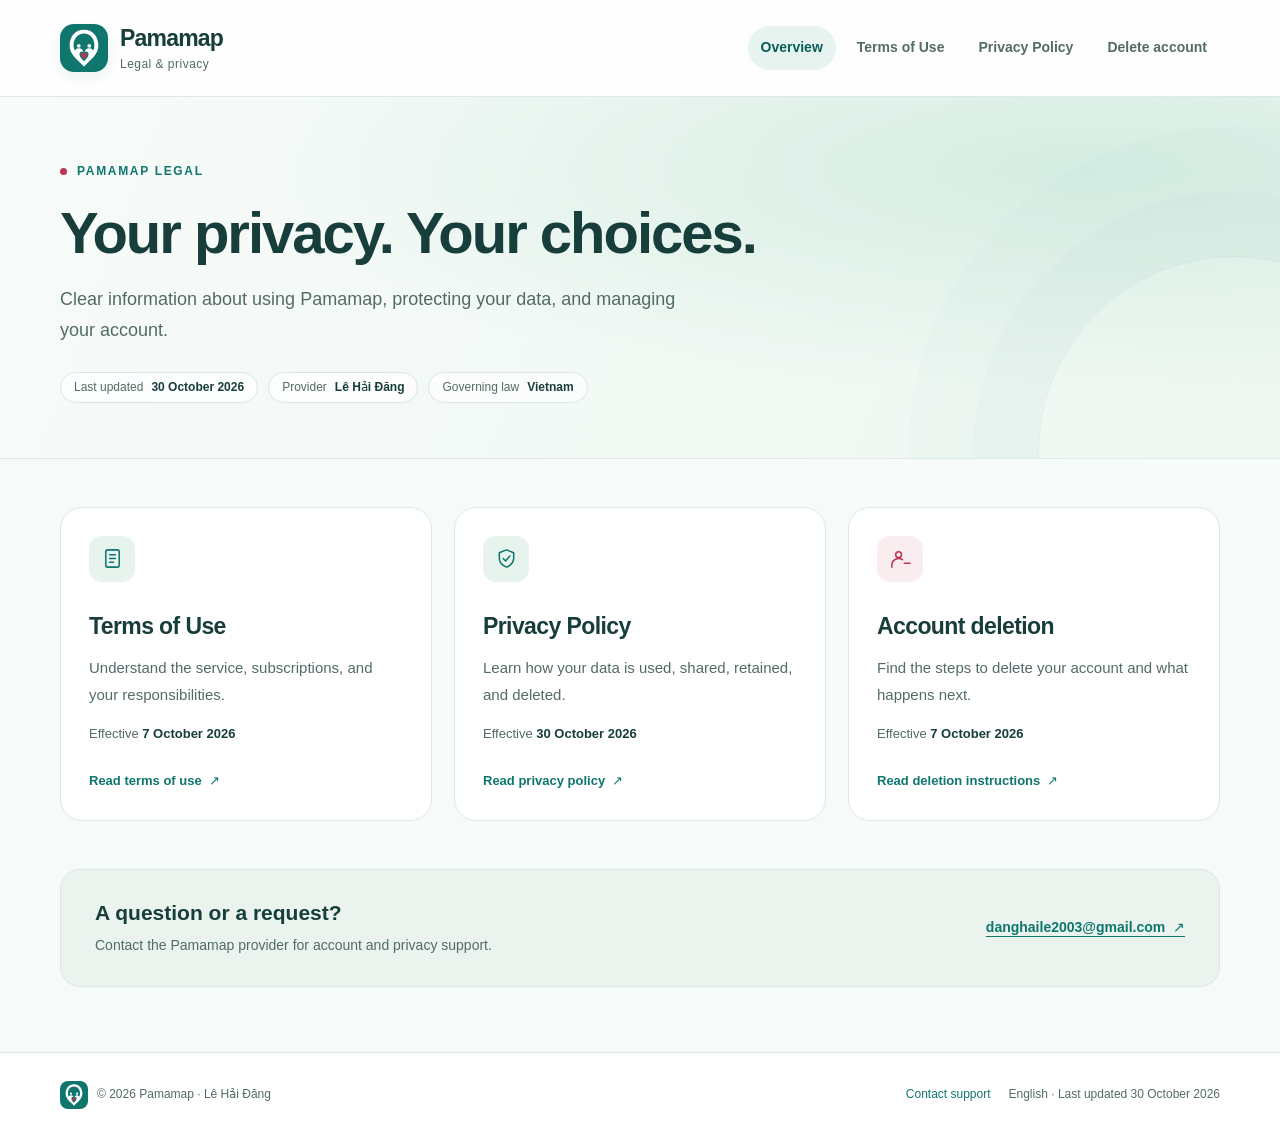
==== commit c953a80c: "docs: disclose profile pictures in the privacy policy" ====
--- a/index.html
+++ b/index.html
@@ -1,2 +1,2 @@
 <!doctype html>
-<html lang="en"><head><meta charset="utf-8"><meta name="viewport" content="width=device-width,initial-scale=1"><meta name="robots" content="index,follow"><meta name="description" content="Clear information about using Pamamap, protecting your data, and managing your account."><title>Legal & privacy — Pamamap</title><link rel="icon" href="assets/pamamap-logo.svg" type="image/svg+xml"><link rel="stylesheet" href="assets/styles.css"></head><body><a class="skip" href="#main-content">Skip to content</a><header class="site-header"><div class="shell header-inner"><a class="brand" href="index.html"><img class="logo" src="assets/pamamap-logo.svg" alt="Pamamap logo" width="48" height="48"><div><strong>Pamamap</strong><span>Legal &amp; privacy</span></div></a><nav class="nav" aria-label="Legal pages"><a href="index.html" aria-current="page">Overview</a><a href="terms.html">Terms of Use</a><a href="privacy.html">Privacy Policy</a><a href="delete-account.html">Delete account</a></nav></div></header><div class="hero"><div class="shell hero-inner"><div class="eyebrow">Pamamap legal</div><h1>Your privacy. Your choices.</h1><p class="intro">Clear information about using Pamamap, protecting your data, and managing your account.</p><div class="meta"><span class="pill">Last updated <strong>16 October 2026</strong></span><span class="pill">Provider <strong>Lê Hải Đăng</strong></span><span class="pill">Governing law <strong>Vietnam</strong></span></div></div></div><main class="shell" id="main-content"><div class="cards"><a class="card" href="terms.html"><span class="card-icon" aria-hidden="true"><svg viewBox="0 0 24 24" fill="none" stroke="currentColor" stroke-width="1.6" stroke-linecap="round" stroke-linejoin="round"><rect x="5" y="3" width="14" height="18" rx="2"/><path d="M9 8h6M9 12h6M9 16h4"/></svg></span><h2>Terms of Use</h2><p>Understand the service, subscriptions, and your responsibilities.</p><span class="card-date">Effective <strong>7 October 2026</strong></span><span class="card-link">Read terms of use &nbsp;↗</span></a><a class="card" href="privacy.html"><span class="card-icon" aria-hidden="true"><svg viewBox="0 0 24 24" fill="none" stroke="currentColor" stroke-width="1.6" stroke-linecap="round" stroke-linejoin="round"><path d="M12 3 4.5 6v5.5c0 4.3 3.2 7.8 7.5 9.5 4.3-1.7 7.5-5.2 7.5-9.5V6L12 3Z"/><path d="m8.5 12 2.5 2.5 4.5-5"/></svg></span><h2>Privacy Policy</h2><p>Learn how your data is used, shared, retained, and deleted.</p><span class="card-date">Effective <strong>16 October 2026</strong></span><span class="card-link">Read privacy policy &nbsp;↗</span></a><a class="card" href="delete-account.html"><span class="card-icon" aria-hidden="true"><svg viewBox="0 0 24 24" fill="none" stroke="currentColor" stroke-width="1.6" stroke-linecap="round" stroke-linejoin="round"><circle cx="10" cy="8" r="3"/><path d="M3 21v-2a7 7 0 0 1 11-5.7M16 17h6"/></svg></span><h2>Account deletion</h2><p>Find the steps to delete your account and what happens next.</p><span class="card-date">Effective <strong>7 October 2026</strong></span><span class="card-link">Read deletion instructions &nbsp;↗</span></a></div><div class="contact-bar"><div><h2>A question or a request?</h2><p>Contact the Pamamap provider for account and privacy support.</p></div><a href="mailto:danghaile2003@gmail.com">danghaile2003@gmail.com &nbsp;↗</a></div></main><footer class="site-footer"><div class="shell footer-inner"><div class="footer-brand"><img src="assets/pamamap-logo.svg" alt="" width="28" height="28"><span>© 2026 Pamamap · Lê Hải Đăng</span></div><div class="footer-links"><a href="mailto:danghaile2003@gmail.com">Contact support</a><span>English · Last updated 16 October 2026</span></div></div></footer></body></html>
+<html lang="en"><head><meta charset="utf-8"><meta name="viewport" content="width=device-width,initial-scale=1"><meta name="robots" content="index,follow"><meta name="description" content="Clear information about using Pamamap, protecting your data, and managing your account."><title>Legal & privacy — Pamamap</title><link rel="icon" href="assets/pamamap-logo.svg" type="image/svg+xml"><link rel="stylesheet" href="assets/styles.css"></head><body><a class="skip" href="#main-content">Skip to content</a><header class="site-header"><div class="shell header-inner"><a class="brand" href="index.html"><img class="logo" src="assets/pamamap-logo.svg" alt="Pamamap logo" width="48" height="48"><div><strong>Pamamap</strong><span>Legal &amp; privacy</span></div></a><nav class="nav" aria-label="Legal pages"><a href="index.html" aria-current="page">Overview</a><a href="terms.html">Terms of Use</a><a href="privacy.html">Privacy Policy</a><a href="delete-account.html">Delete account</a></nav></div></header><div class="hero"><div class="shell hero-inner"><div class="eyebrow">Pamamap legal</div><h1>Your privacy. Your choices.</h1><p class="intro">Clear information about using Pamamap, protecting your data, and managing your account.</p><div class="meta"><span class="pill">Last updated <strong>30 October 2026</strong></span><span class="pill">Provider <strong>Lê Hải Đăng</strong></span><span class="pill">Governing law <strong>Vietnam</strong></span></div></div></div><main class="shell" id="main-content"><div class="cards"><a class="card" href="terms.html"><span class="card-icon" aria-hidden="true"><svg viewBox="0 0 24 24" fill="none" stroke="currentColor" stroke-width="1.6" stroke-linecap="round" stroke-linejoin="round"><rect x="5" y="3" width="14" height="18" rx="2"/><path d="M9 8h6M9 12h6M9 16h4"/></svg></span><h2>Terms of Use</h2><p>Understand the service, subscriptions, and your responsibilities.</p><span class="card-date">Effective <strong>7 October 2026</strong></span><span class="card-link">Read terms of use &nbsp;↗</span></a><a class="card" href="privacy.html"><span class="card-icon" aria-hidden="true"><svg viewBox="0 0 24 24" fill="none" stroke="currentColor" stroke-width="1.6" stroke-linecap="round" stroke-linejoin="round"><path d="M12 3 4.5 6v5.5c0 4.3 3.2 7.8 7.5 9.5 4.3-1.7 7.5-5.2 7.5-9.5V6L12 3Z"/><path d="m8.5 12 2.5 2.5 4.5-5"/></svg></span><h2>Privacy Policy</h2><p>Learn how your data is used, shared, retained, and deleted.</p><span class="card-date">Effective <strong>30 October 2026</strong></span><span class="card-link">Read privacy policy &nbsp;↗</span></a><a class="card" href="delete-account.html"><span class="card-icon" aria-hidden="true"><svg viewBox="0 0 24 24" fill="none" stroke="currentColor" stroke-width="1.6" stroke-linecap="round" stroke-linejoin="round"><circle cx="10" cy="8" r="3"/><path d="M3 21v-2a7 7 0 0 1 11-5.7M16 17h6"/></svg></span><h2>Account deletion</h2><p>Find the steps to delete your account and what happens next.</p><span class="card-date">Effective <strong>7 October 2026</strong></span><span class="card-link">Read deletion instructions &nbsp;↗</span></a></div><div class="contact-bar"><div><h2>A question or a request?</h2><p>Contact the Pamamap provider for account and privacy support.</p></div><a href="mailto:danghaile2003@gmail.com">danghaile2003@gmail.com &nbsp;↗</a></div></main><footer class="site-footer"><div class="shell footer-inner"><div class="footer-brand"><img src="assets/pamamap-logo.svg" alt="" width="28" height="28"><span>© 2026 Pamamap · Lê Hải Đăng</span></div><div class="footer-links"><a href="mailto:danghaile2003@gmail.com">Contact support</a><span>English · Last updated 30 October 2026</span></div></div></footer></body></html>
